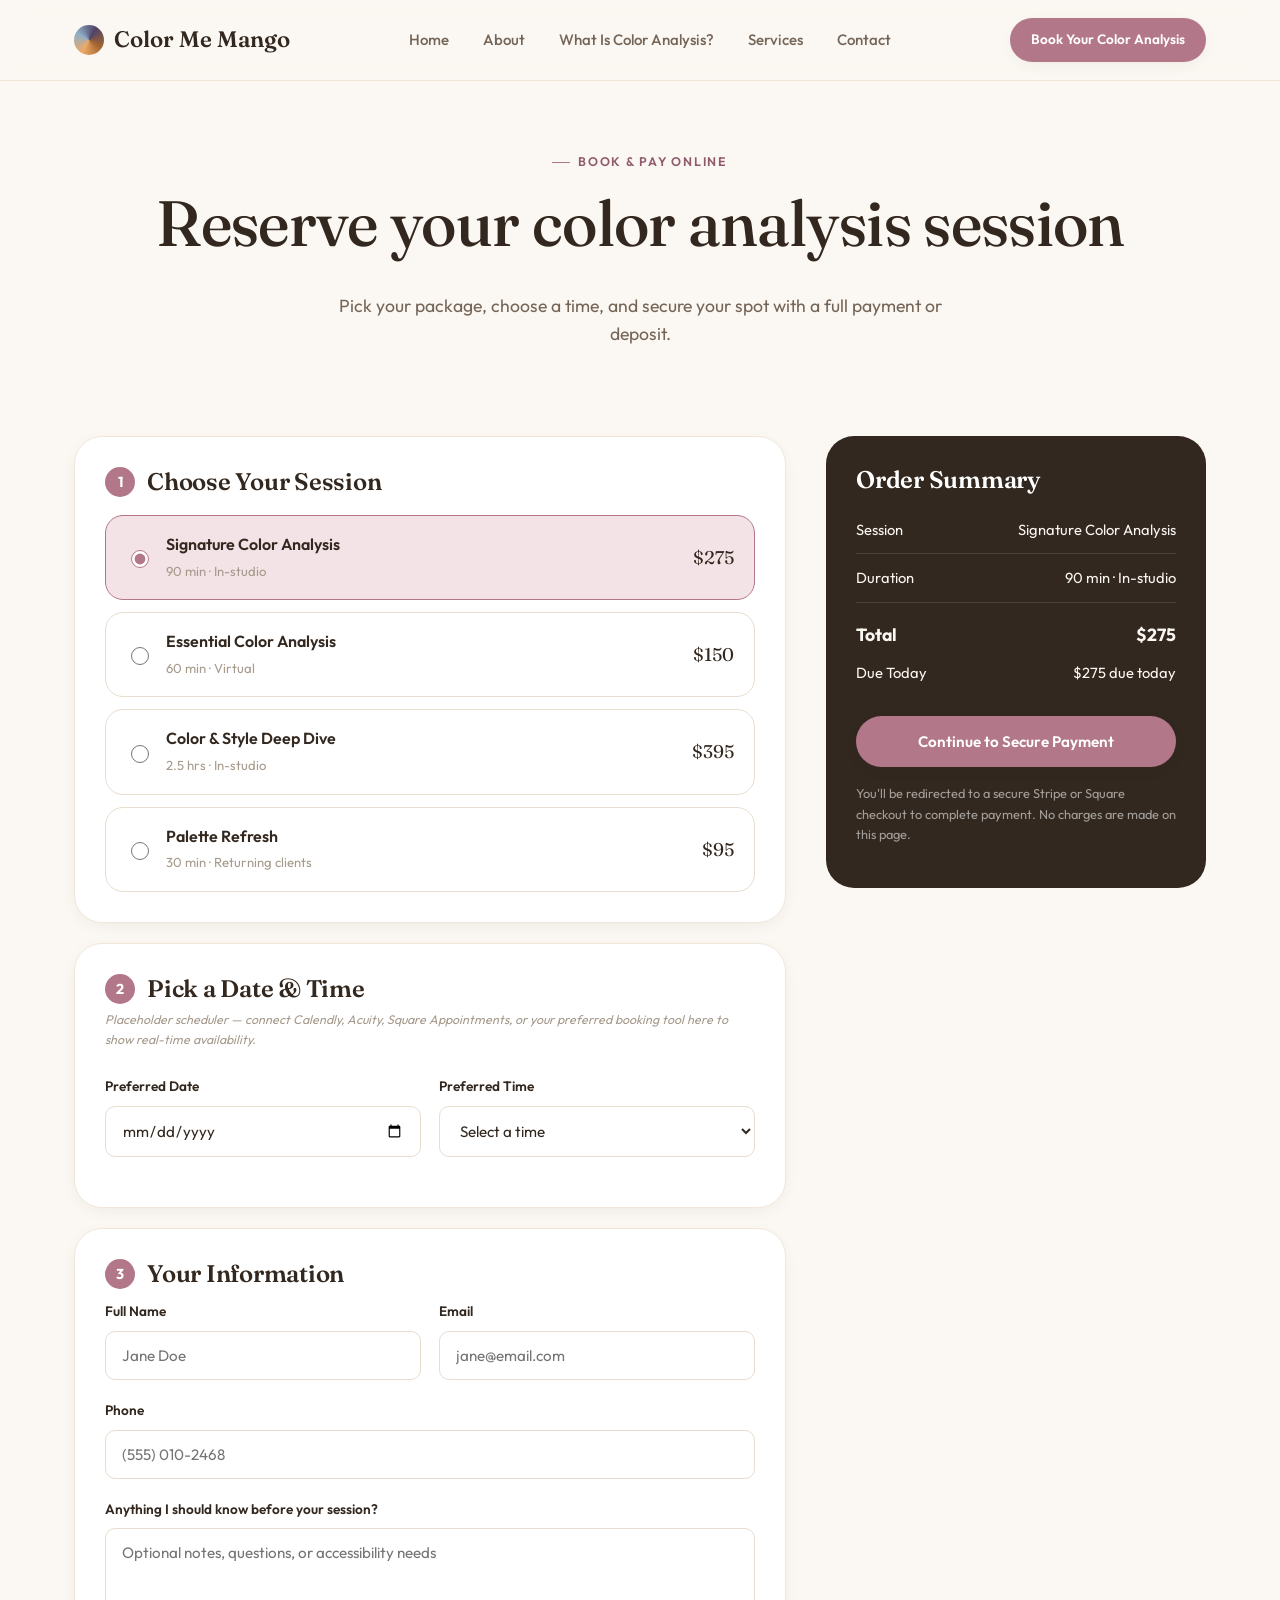
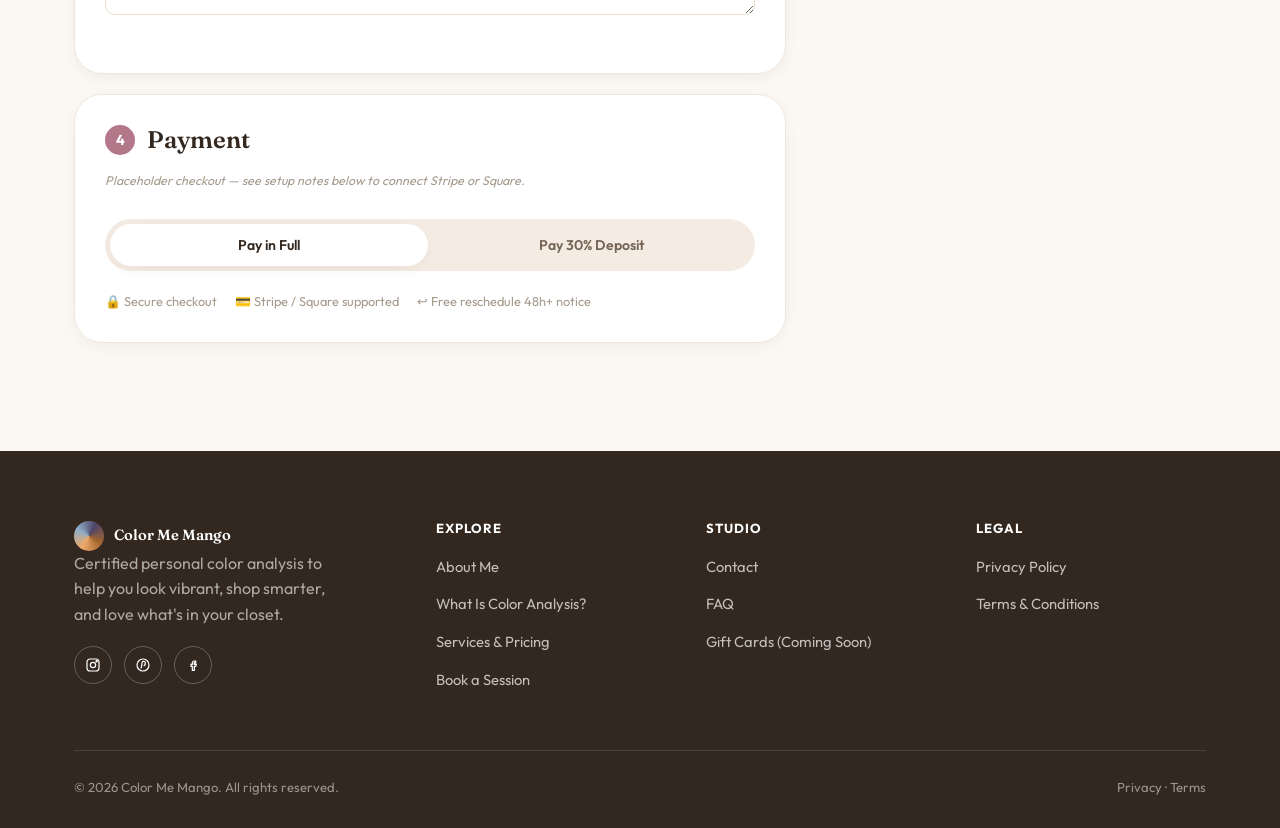
==== booking.html @ 0823a26d "Add files via upload" ====
<!DOCTYPE html>
<html lang="en">
<head>
<meta charset="UTF-8">
<meta name="viewport" content="width=device-width, initial-scale=1.0">
<title>Book Your Color Analysis Session | Color Me Mango</title>
<meta name="description" content="Book and securely pay for your certified color analysis session online. Choose your package, pick a time, and pay in full or leave a deposit.">
<meta name="keywords" content="book color analysis, Personal Color Analysis appointment, Certified Color Analysis booking">
<link rel="canonical" href="/booking.html">
<link rel="preconnect" href="https://fonts.googleapis.com">
<link href="https://fonts.googleapis.com/css2?family=Fraunces:ital,opsz,wght@0,9..144,400;0,9..144,500;0,9..144,600;1,9..144,500&family=Outfit:wght@400;500;600;700&display=swap" rel="stylesheet">
<link rel="stylesheet" href="css/style.css">
</head>
<body>

<header class="site-header">
  <nav class="nav">
    <a href="index.html" class="brand"><span class="brand-mark"></span>Color Me Mango</a>
    <ul class="nav-links">
      <li><a href="index.html">Home</a></li>
      <li><a href="about.html">About</a></li>
      <li><a href="what-is-color-analysis.html">What Is Color Analysis?</a></li>
      <li><a href="services.html">Services</a></li>
      <li><a href="contact.html">Contact</a></li>
    </ul>
    <div class="nav-cta">
      <a href="booking.html" class="btn btn-primary btn-sm active"><span class="btn-label-full">Book Your Color Analysis</span></a>
      <button class="nav-toggle" aria-label="Open menu" aria-expanded="false"><span></span><span></span><span></span></button>
    </div>
  </nav>
</header>

<section class="page-hero" style="padding-bottom:0;">
  <div class="container">
    <p class="eyebrow" style="justify-content:center;">Book &amp; Pay Online</p>
    <h1>Reserve your color analysis session</h1>
    <p class="lede center">Pick your package, choose a time, and secure your spot with a full payment or deposit.</p>
  </div>
</section>

<section>
  <div class="container">
    <form class="booking-layout" id="booking-form">
      <div>

        <!-- STEP 1: SERVICE -->
        <div class="booking-step reveal">
          <h3><span class="num">1</span> Choose Your Session</h3>
          <div class="option-list">
            <label class="option-pill selected" data-price="275" data-name="Signature Color Analysis" data-duration="90 min · In-studio">
              <span class="option-main">
                <input type="radio" name="service" checked>
                <span>
                  <span class="option-title">Signature Color Analysis</span><br>
                  <span class="option-sub">90 min · In-studio</span>
                </span>
              </span>
              <span class="option-price">$275</span>
            </label>
            <label class="option-pill" data-price="150" data-name="Essential Color Analysis" data-duration="60 min · Virtual">
              <span class="option-main">
                <input type="radio" name="service">
                <span>
                  <span class="option-title">Essential Color Analysis</span><br>
                  <span class="option-sub">60 min · Virtual</span>
                </span>
              </span>
              <span class="option-price">$150</span>
            </label>
            <label class="option-pill" data-price="395" data-name="Color & Style Deep Dive" data-duration="2.5 hrs · In-studio">
              <span class="option-main">
                <input type="radio" name="service">
                <span>
                  <span class="option-title">Color &amp; Style Deep Dive</span><br>
                  <span class="option-sub">2.5 hrs · In-studio</span>
                </span>
              </span>
              <span class="option-price">$395</span>
            </label>
            <label class="option-pill" data-price="95" data-name="Palette Refresh" data-duration="30 min · Returning clients">
              <span class="option-main">
                <input type="radio" name="service">
                <span>
                  <span class="option-title">Palette Refresh</span><br>
                  <span class="option-sub">30 min · Returning clients</span>
                </span>
              </span>
              <span class="option-price">$95</span>
            </label>
          </div>
        </div>

        <!-- STEP 2: DATE/TIME (placeholder scheduler) -->
        <div class="booking-step reveal">
          <h3><span class="num">2</span> Pick a Date &amp; Time</h3>
          <p class="editable-note" style="margin-top:-6px;">Placeholder scheduler — connect Calendly, Acuity, Square Appointments, or your preferred booking tool here to show real-time availability.</p>
          <div class="form-row" style="margin-top:14px;">
            <div class="form-field">
              <label for="pref-date">Preferred Date</label>
              <input type="date" id="pref-date" required>
            </div>
            <div class="form-field">
              <label for="pref-time">Preferred Time</label>
              <select id="pref-time" required>
                <option value="">Select a time</option>
                <option>9:00 AM</option>
                <option>11:00 AM</option>
                <option>1:00 PM</option>
                <option>3:00 PM</option>
                <option>5:00 PM</option>
              </select>
            </div>
          </div>
        </div>

        <!-- STEP 3: YOUR INFO -->
        <div class="booking-step reveal">
          <h3><span class="num">3</span> Your Information</h3>
          <div class="form-row">
            <div class="form-field">
              <label for="fname">Full Name</label>
              <input type="text" id="fname" placeholder="Jane Doe" required>
            </div>
            <div class="form-field">
              <label for="femail">Email</label>
              <input type="email" id="femail" placeholder="jane@email.com" required>
            </div>
          </div>
          <div class="form-field">
            <label for="fphone">Phone</label>
            <input type="tel" id="fphone" placeholder="(555) 010-2468">
          </div>
          <div class="form-field">
            <label for="fnotes">Anything I should know before your session?</label>
            <textarea id="fnotes" rows="3" placeholder="Optional notes, questions, or accessibility needs"></textarea>
          </div>
        </div>

        <!-- STEP 4: PAYMENT -->
        <div class="booking-step reveal">
          <h3><span class="num">4</span> Payment</h3>
          <p class="editable-note" style="margin-top:-6px;">
            Placeholder checkout — see setup notes below to connect Stripe or Square.
          </p>
          <div class="pay-toggle">
            <button type="button" class="active" data-mode="full">Pay in Full</button>
            <button type="button" data-mode="deposit">Pay 30% Deposit</button>
          </div>
          <div class="trust-badges">
            <span>🔒 Secure checkout</span>
            <span>💳 Stripe / Square supported</span>
            <span>↩ Free reschedule 48h+ notice</span>
          </div>
        </div>

      </div>

      <!-- SUMMARY -->
      <aside class="summary-card reveal">
        <h3>Order Summary</h3>
        <div class="summary-row">
          <span>Session</span>
          <span id="summary-service">Signature Color Analysis</span>
        </div>
        <div class="summary-row">
          <span>Duration</span>
          <span id="summary-duration">90 min · In-studio</span>
        </div>
        <div class="summary-row total">
          <span>Total</span>
          <span id="summary-total">$275</span>
        </div>
        <div class="summary-row" style="border-bottom:none; padding-top:0;">
          <span>Due Today</span>
          <span id="summary-due">$275 due today</span>
        </div>
        <button type="submit" class="btn btn-primary btn-block" style="margin-top:20px;">Continue to Secure Payment</button>
        <p class="summary-note">You'll be redirected to a secure Stripe or Square checkout to complete payment. No charges are made on this page.</p>
      </aside>
    </form>

    <!--
      ============================================================
      STRIPE / SQUARE INTEGRATION NOTES (for the developer/owner)
      ============================================================
      This page is front-end only. To accept real payments, choose ONE:

      OPTION A — Stripe Payment Links (no code required):
        1. In the Stripe Dashboard, create a Payment Link per service
           (or one link with adjustable quantity/price).
        2. Enable "Allow promotion codes" and set a success URL to
           yoursite.com/confirmation.html
        3. Replace the form's submit handler in js/main.js with a
           redirect to the appropriate Payment Link based on the
           selected service and pay-in-full/deposit choice.

      OPTION B — Stripe Checkout Sessions (recommended, needs a backend):
        1. Create a small server endpoint (Node/PHP/etc.) that calls
           stripe.checkout.sessions.create() with the selected price,
           success_url, and cancel_url.
        2. From js/main.js, POST the booking form data to that endpoint,
           then redirect the browser to the returned session.url.
        3. Use a Stripe webhook to mark the booking confirmed in your
           calendar/database once payment succeeds.

      OPTION C — Square:
        Use Square's Checkout API or Square Appointments, which can
        also handle scheduling and deposits natively.

      Deposits: set the deposit price as its own Stripe Price object
      (e.g., 30% of each service) and swap which Price ID you send
      based on the "Pay in Full" / "Pay 30% Deposit" toggle above.
    -->
  </div>
</section>

<footer class="site-footer">
  <div class="container">
    <div class="footer-grid">
      <div class="footer-brand">
        <a href="index.html" class="brand" style="color:#fff;"><span class="brand-mark"></span>Color Me Mango</a>
        <p>Certified personal color analysis to help you look vibrant, shop smarter, and love what's in your closet.</p>
        <div class="footer-social">
          <a href="#" aria-label="Instagram"><svg width="16" height="16" viewBox="0 0 24 24" fill="none" stroke="#fff" stroke-width="1.8"><rect x="3" y="3" width="18" height="18" rx="5"/><circle cx="12" cy="12" r="4"/><circle cx="17.5" cy="6.5" r="1"/></svg></a>
          <a href="#" aria-label="Pinterest"><svg width="16" height="16" viewBox="0 0 24 24" fill="none" stroke="#fff" stroke-width="1.8"><circle cx="12" cy="12" r="9"/><path d="M9 17c1-3 1.5-6 1.5-8a2.5 2.5 0 0 1 5 0c0 2-1 4-2.5 4"/></svg></a>
          <a href="#" aria-label="Facebook"><svg width="16" height="16" viewBox="0 0 24 24" fill="none" stroke="#fff" stroke-width="1.8"><path d="M14 9h2V6h-2a3 3 0 0 0-3 3v2H9v3h2v6h3v-6h2l1-3h-3V9a1 1 0 0 1 1-1z"/></svg></a>
        </div>
      </div>
      <div>
        <h4>Explore</h4>
        <ul>
          <li><a href="about.html">About Me</a></li>
          <li><a href="what-is-color-analysis.html">What Is Color Analysis?</a></li>
          <li><a href="services.html">Services &amp; Pricing</a></li>
          <li><a href="booking.html">Book a Session</a></li>
        </ul>
      </div>
      <div>
        <h4>Studio</h4>
        <ul>
          <li><a href="contact.html">Contact</a></li>
          <li><a href="what-is-color-analysis.html#faq">FAQ</a></li>
          <li><a href="services.html">Gift Cards (Coming Soon)</a></li>
        </ul>
      </div>
      <div>
        <h4>Legal</h4>
        <ul>
          <li><a href="privacy.html">Privacy Policy</a></li>
          <li><a href="terms.html">Terms &amp; Conditions</a></li>
        </ul>
      </div>
    </div>
    <div class="footer-bottom">
      <span>© 2026 Color Me Mango. All rights reserved.</span>
      <span><a href="privacy.html">Privacy</a> · <a href="terms.html">Terms</a></span>
    </div>
  </div>
</footer>

<script src="js/main.js"></script>
</body>
</html>
---- css/style.css ----
/* ============================================================
   HUE & HARBOR — Certified Color Analysis
   Design tokens + shared styles
   ============================================================ */

:root {
  /* ---- Palette ---- */
  --bg: #FBF7F2;             /* warm ivory */
  --bg-alt: #F4ECE2;         /* deeper cream for alt sections */
  --card: #FFFFFF;
  --ink: #33281F;            /* warm near-black brown, primary text */
  --ink-soft: #756557;       /* secondary text */
  --ink-faint: #A69A8C;      /* tertiary / placeholder text */
  --line: #E8DDCE;           /* hairline borders */
  --line-soft: #F0E7DA;

  --brand: #B3778A;          /* muted rose-mauve, primary accent */
  --brand-dark: #8E5A6C;     /* hover / deep rose */
  --brand-tint: #F3E3E6;     /* pale rose wash */

  /* ---- Seasonal accents ---- */
  --spring: #EDA968;
  --spring-tint: #FBEBD9;
  --summer: #8FAEC7;
  --summer-tint: #E7EEF3;
  --autumn: #A2652F;
  --autumn-tint: #F0DFC9;
  --winter: #4F4368;
  --winter-tint: #E7E2ED;

  /* ---- Radii & shadow ---- */
  --r-sm: 10px;
  --r-md: 18px;
  --r-lg: 28px;
  --r-pill: 999px;
  --shadow-soft: 0 8px 30px -12px rgba(51, 40, 31, 0.18);
  --shadow-card: 0 4px 20px -8px rgba(51, 40, 31, 0.12);
  --shadow-lift: 0 20px 44px -16px rgba(51, 40, 31, 0.28);

  /* ---- Type ---- */
  --font-display: "Fraunces", "Iowan Old Style", "Palatino Linotype", serif;
  --font-body: "Outfit", "Segoe UI", system-ui, sans-serif;

  --container: 1180px;
}

* { box-sizing: border-box; }
html { scroll-behavior: smooth; }

@media (prefers-reduced-motion: reduce) {
  html { scroll-behavior: auto; }
  *, *::before, *::after {
    animation-duration: 0.01ms !important;
    animation-iteration-count: 1 !important;
    transition-duration: 0.01ms !important;
    scroll-behavior: auto !important;
  }
}

body {
  margin: 0;
  background: var(--bg);
  color: var(--ink);
  font-family: var(--font-body);
  font-size: 16px;
  line-height: 1.6;
  -webkit-font-smoothing: antialiased;
}

img { max-width: 100%; display: block; }

h1, h2, h3, h4 {
  font-family: var(--font-display);
  font-weight: 600;
  line-height: 1.15;
  margin: 0 0 0.5em;
  color: var(--ink);
  letter-spacing: -0.01em;
}

h1 { font-size: clamp(2.4rem, 5vw, 4rem); font-weight: 500; }
h2 { font-size: clamp(1.8rem, 3.4vw, 2.7rem); }
h3 { font-size: clamp(1.25rem, 2vw, 1.5rem); }

p { margin: 0 0 1em; color: var(--ink-soft); }

a { color: var(--brand-dark); text-decoration: none; }
a:hover { color: var(--brand); }

.eyebrow {
  display: inline-flex;
  align-items: center;
  gap: 8px;
  font-family: var(--font-body);
  font-size: 0.78rem;
  letter-spacing: 0.14em;
  text-transform: uppercase;
  color: var(--brand-dark);
  font-weight: 600;
  margin-bottom: 14px;
}
.eyebrow::before {
  content: "";
  width: 18px;
  height: 1px;
  background: var(--brand);
  display: inline-block;
}

.container {
  max-width: var(--container);
  margin: 0 auto;
  padding: 0 24px;
}

section { padding: 88px 0; }
@media (max-width: 720px) { section { padding: 56px 0; } }

.section-alt { background: var(--bg-alt); }

.center { text-align: center; }
.lede {
  max-width: 640px;
  font-size: 1.1rem;
}
.lede.center { margin-left: auto; margin-right: auto; }

/* ---- Buttons ---- */
.btn {
  display: inline-flex;
  align-items: center;
  justify-content: center;
  gap: 8px;
  font-family: var(--font-body);
  font-weight: 600;
  font-size: 0.95rem;
  padding: 15px 30px;
  border-radius: var(--r-pill);
  border: 1px solid transparent;
  cursor: pointer;
  transition: transform 0.25s ease, box-shadow 0.25s ease, background 0.25s ease, color .25s ease;
  text-align: center;
  white-space: nowrap;
}
.btn-primary {
  background: var(--brand);
  color: #fff;
  box-shadow: var(--shadow-card);
}
.btn-primary:hover {
  background: var(--brand-dark);
  color: #fff;
  transform: translateY(-2px);
  box-shadow: var(--shadow-lift);
}
.btn-outline {
  background: transparent;
  border-color: var(--ink);
  color: var(--ink);
}
.btn-outline:hover {
  background: var(--ink);
  color: var(--bg);
  transform: translateY(-2px);
}
.btn-outline-light {
  background: transparent;
  border-color: rgba(255,255,255,.6);
  color: #fff;
}
.btn-outline-light:hover {
  background: #fff;
  color: var(--ink);
}
.btn-sm { padding: 10px 20px; font-size: 0.85rem; }
.btn-block { width: 100%; }

/* ============================================================
   NAV
   ============================================================ */
.site-header {
  position: sticky;
  top: 0;
  z-index: 100;
  background: rgba(251, 247, 242, 0.88);
  backdrop-filter: blur(10px);
  border-bottom: 1px solid var(--line-soft);
}
.nav {
  display: flex;
  align-items: center;
  justify-content: space-between;
  padding: 18px 24px;
  max-width: var(--container);
  margin: 0 auto;
}
.brand {
  font-family: var(--font-display);
  font-size: 1.4rem;
  font-weight: 600;
  color: var(--ink);
  display: flex;
  align-items: center;
  gap: 10px;
}
.brand:hover { color: var(--ink); }
.brand-mark {
  width: 30px; height: 30px;
  border-radius: 50%;
  background: conic-gradient(from 210deg, var(--spring), var(--summer), var(--winter), var(--autumn), var(--spring));
  flex-shrink: 0;
}
.nav-links {
  display: flex;
  align-items: center;
  gap: 34px;
  list-style: none;
  margin: 0;
  padding: 0;
}
.nav-links a {
  color: var(--ink-soft);
  font-size: 0.94rem;
  font-weight: 500;
  position: relative;
  padding: 4px 0;
}
.nav-links a::after {
  content: "";
  position: absolute;
  left: 0; right: 0; bottom: -2px;
  height: 1.5px;
  background: var(--brand);
  transform: scaleX(0);
  transform-origin: left;
  transition: transform .25s ease;
}
.nav-links a:hover { color: var(--ink); }
.nav-links a:hover::after,
.nav-links a.active::after { transform: scaleX(1); }
.nav-links a.active { color: var(--ink); }

.nav-cta { display: flex; align-items: center; gap: 18px; }
.nav-toggle {
  display: none;
  background: none;
  border: none;
  cursor: pointer;
  width: 40px; height: 40px;
  flex-direction: column;
  align-items: center;
  justify-content: center;
  gap: 5px;
}
.nav-toggle span {
  width: 22px; height: 2px;
  background: var(--ink);
  border-radius: 2px;
  transition: transform .25s ease, opacity .25s ease;
}

@media (max-width: 880px) {
  .nav-links {
    position: fixed;
    top: 68px; left: 0; right: 0;
    background: var(--bg);
    flex-direction: column;
    align-items: flex-start;
    padding: 26px 28px 34px;
    gap: 22px;
    border-bottom: 1px solid var(--line);
    box-shadow: var(--shadow-soft);
    transform: translateY(-12px);
    opacity: 0;
    pointer-events: none;
    transition: transform .3s ease, opacity .3s ease;
  }
  .nav-links.open {
    transform: translateY(0);
    opacity: 1;
    pointer-events: auto;
  }
  .nav-toggle { display: flex; }
  .nav-cta .btn span.btn-label-full { display: none; }
}

/* ============================================================
   HERO
   ============================================================ */
.hero {
  position: relative;
  padding: 90px 0 100px;
  overflow: hidden;
}
.hero-grid {
  display: grid;
  grid-template-columns: 1.05fr 0.95fr;
  gap: 60px;
  align-items: center;
}
@media (max-width: 900px) {
  .hero-grid { grid-template-columns: 1fr; }
}
.hero-copy p.lede { margin-bottom: 34px; }
.hero-actions { display: flex; gap: 16px; flex-wrap: wrap; align-items: center; }
.hero-trust {
  margin-top: 38px;
  display: flex;
  gap: 26px;
  flex-wrap: wrap;
  color: var(--ink-faint);
  font-size: 0.85rem;
}
.hero-trust span { display: flex; align-items: center; gap: 8px; }

/* Signature element: the swatch drape/fan */
.swatch-stage {
  position: relative;
  height: 440px;
  display: flex;
  align-items: center;
  justify-content: center;
}
.swatch-fan {
  position: relative;
  width: 100%;
  max-width: 380px;
  height: 380px;
}
.swatch {
  position: absolute;
  width: 128px;
  height: 300px;
  left: 50%;
  bottom: 10px;
  border-radius: var(--r-md) var(--r-md) 6px 6px;
  transform-origin: bottom center;
  box-shadow: var(--shadow-lift);
  transition: transform .6s cubic-bezier(.2,.8,.2,1);
  display: flex;
  align-items: flex-start;
  justify-content: center;
  padding-top: 18px;
}
.swatch::before {
  content: "";
  width: 34px; height: 34px;
  border-radius: 50%;
  background: rgba(255,255,255,.35);
  border: 1px solid rgba(255,255,255,.6);
}
.swatch-label {
  position: absolute;
  bottom: -34px;
  font-family: var(--font-display);
  font-size: 0.95rem;
  color: var(--ink-soft);
  white-space: nowrap;
  opacity: 0;
  transition: opacity .3s ease;
}
.swatch.s1 { background: linear-gradient(160deg, var(--spring), #f6c58e); transform: translateX(-50%) rotate(-24deg); z-index: 1; }
.swatch.s2 { background: linear-gradient(160deg, var(--summer), #b9cede); transform: translateX(-50%) rotate(-8deg); z-index: 2; }
.swatch.s3 { background: linear-gradient(160deg, var(--autumn), #c88750); transform: translateX(-50%) rotate(8deg); z-index: 3; }
.swatch.s4 { background: linear-gradient(160deg, var(--winter), #6c5c8c); transform: translateX(-50%) rotate(24deg); z-index: 4; }
.swatch-fan:hover .swatch.s1 { transform: translateX(-50%) rotate(-34deg) translateY(-10px); }
.swatch-fan:hover .swatch.s2 { transform: translateX(-50%) rotate(-11deg) translateY(-16px); }
.swatch-fan:hover .swatch.s3 { transform: translateX(-50%) rotate(11deg) translateY(-16px); }
.swatch-fan:hover .swatch.s4 { transform: translateX(-50%) rotate(34deg) translateY(-10px); }

.hero-blob {
  position: absolute;
  top: -120px; right: -160px;
  width: 480px; height: 480px;
  border-radius: 50%;
  background: radial-gradient(circle at 30% 30%, var(--brand-tint), transparent 70%);
  z-index: -1;
}

/* ============================================================
   REVEAL ANIMATION
   ============================================================ */
.reveal {
  opacity: 0;
  transform: translateY(18px);
  transition: opacity .7s ease, transform .7s ease;
}
.reveal.in-view { opacity: 1; transform: translateY(0); }

/* ============================================================
   CARDS / GRID
   ============================================================ */
.grid { display: grid; gap: 28px; }
.grid-2 { grid-template-columns: repeat(2, 1fr); }
.grid-3 { grid-template-columns: repeat(3, 1fr); }
.grid-4 { grid-template-columns: repeat(4, 1fr); }
@media (max-width: 980px) { .grid-4 { grid-template-columns: repeat(2, 1fr); } .grid-3 { grid-template-columns: repeat(2,1fr); } }
@media (max-width: 640px) { .grid-4, .grid-3, .grid-2 { grid-template-columns: 1fr; } }

.card {
  background: var(--card);
  border-radius: var(--r-md);
  padding: 34px 28px;
  box-shadow: var(--shadow-card);
  border: 1px solid var(--line-soft);
  transition: transform .3s ease, box-shadow .3s ease;
}
.card:hover { transform: translateY(-5px); box-shadow: var(--shadow-lift); }

.icon-badge {
  width: 52px; height: 52px;
  border-radius: var(--r-sm);
  background: var(--brand-tint);
  display: flex; align-items: center; justify-content: center;
  margin-bottom: 18px;
  color: var(--brand-dark);
}
.icon-badge svg { width: 24px; height: 24px; }

/* Benefit cards with seasonal tint variants */
.card.tint-spring { background: var(--spring-tint); border-color: transparent; }
.card.tint-summer { background: var(--summer-tint); border-color: transparent; }
.card.tint-autumn { background: var(--autumn-tint); border-color: transparent; }
.card.tint-winter { background: var(--winter-tint); border-color: transparent; }
.card.tint-spring .icon-badge { background: #fff; color: var(--spring); }
.card.tint-summer .icon-badge { background: #fff; color: var(--summer); }
.card.tint-autumn .icon-badge { background: #fff; color: var(--autumn); }
.card.tint-winter .icon-badge { background: #fff; color: var(--winter); }

/* ============================================================
   TESTIMONIALS
   ============================================================ */
.testi-card {
  background: var(--card);
  border-radius: var(--r-md);
  padding: 32px;
  border: 1px solid var(--line-soft);
  box-shadow: var(--shadow-card);
  height: 100%;
}
.testi-stars { color: var(--brand); letter-spacing: 3px; margin-bottom: 14px; font-size: 0.9rem; }
.testi-quote { font-style: italic; color: var(--ink); font-family: var(--font-display); font-size: 1.05rem; }
.testi-name { margin-top: 18px; font-weight: 600; color: var(--ink); font-size: 0.92rem; }
.testi-role { color: var(--ink-faint); font-size: 0.82rem; }

/* ============================================================
   SEASON PALETTE CARDS (What is Color Analysis page)
   ============================================================ */
.season-card {
  border-radius: var(--r-lg);
  padding: 30px;
  color: #fff;
  position: relative;
  overflow: hidden;
  min-height: 300px;
  display: flex;
  flex-direction: column;
  justify-content: flex-end;
}
.season-card h3 { color: #fff; }
.season-card p { color: rgba(255,255,255,.88); }
.season-card .season-swatches { display: flex; gap: 8px; margin-bottom: 16px; }
.season-card .season-swatches span { width: 26px; height: 26px; border-radius: 50%; border: 1.5px solid rgba(255,255,255,.6); }
.season-card.spring { background: linear-gradient(155deg, var(--spring), #f7c98d); }
.season-card.summer { background: linear-gradient(155deg, var(--summer), #b7cbdb); }
.season-card.autumn { background: linear-gradient(155deg, var(--autumn), #c98950); }
.season-card.winter { background: linear-gradient(155deg, var(--winter), #6c5b8c); }

/* ============================================================
   FAQ ACCORDION
   ============================================================ */
.faq-item {
  border-bottom: 1px solid var(--line);
  padding: 22px 0;
}
.faq-q {
  display: flex;
  align-items: center;
  justify-content: space-between;
  cursor: pointer;
  font-family: var(--font-display);
  font-size: 1.08rem;
  color: var(--ink);
  gap: 20px;
}
.faq-q .plus {
  flex-shrink: 0;
  width: 26px; height: 26px;
  border-radius: 50%;
  border: 1px solid var(--line);
  display: flex; align-items: center; justify-content: center;
  position: relative;
  transition: transform .3s ease, background .3s ease;
}
.faq-q .plus::before, .faq-q .plus::after {
  content: "";
  position: absolute;
  background: var(--ink);
}
.faq-q .plus::before { width: 10px; height: 1.4px; }
.faq-q .plus::after { width: 1.4px; height: 10px; transition: transform .3s ease; }
.faq-item.open .faq-q .plus { background: var(--brand); border-color: var(--brand); }
.faq-item.open .faq-q .plus::before, .faq-item.open .faq-q .plus::after { background: #fff; }
.faq-item.open .faq-q .plus::after { transform: scaleY(0); }
.faq-a {
  max-height: 0;
  overflow: hidden;
  transition: max-height .35s ease;
}
.faq-a-inner { padding-top: 16px; max-width: 700px; }
.faq-item.open .faq-a { max-height: 300px; }

/* ============================================================
   PROCESS STEPS
   ============================================================ */
.steps { display: grid; grid-template-columns: repeat(4, 1fr); gap: 24px; counter-reset: step; }
@media (max-width: 880px) { .steps { grid-template-columns: repeat(2, 1fr); } }
@media (max-width: 560px) { .steps { grid-template-columns: 1fr; } }
.step {
  padding: 28px 24px;
  background: var(--card);
  border-radius: var(--r-md);
  border: 1px solid var(--line-soft);
  position: relative;
}
.step-num {
  font-family: var(--font-display);
  font-size: 2.2rem;
  color: var(--brand-tint);
  -webkit-text-stroke: 1.5px var(--brand);
  margin-bottom: 10px;
  display: block;
}

/* ============================================================
   SERVICE CARDS
   ============================================================ */
.service-card {
  background: var(--card);
  border-radius: var(--r-lg);
  border: 1px solid var(--line-soft);
  box-shadow: var(--shadow-card);
  padding: 0;
  overflow: hidden;
  display: flex;
  flex-direction: column;
  transition: transform .3s ease, box-shadow .3s ease;
}
.service-card:hover { transform: translateY(-6px); box-shadow: var(--shadow-lift); }
.service-top {
  padding: 34px 30px 22px;
  border-bottom: 1px dashed var(--line);
}
.service-badge {
  display: inline-block;
  font-size: 0.72rem;
  letter-spacing: .08em;
  text-transform: uppercase;
  font-weight: 700;
  color: var(--brand-dark);
  background: var(--brand-tint);
  padding: 5px 12px;
  border-radius: var(--r-pill);
  margin-bottom: 14px;
}
.service-price {
  font-family: var(--font-display);
  font-size: 2.1rem;
  color: var(--ink);
  margin: 10px 0 0;
}
.service-price sup { font-size: 0.95rem; font-family: var(--font-body); color: var(--ink-faint); font-weight: 500; }
.service-duration { color: var(--ink-faint); font-size: 0.85rem; }
.service-body { padding: 24px 30px 30px; flex: 1; display: flex; flex-direction: column; }
.service-features { list-style: none; padding: 0; margin: 0 0 26px; flex: 1; }
.service-features li {
  display: flex; align-items: flex-start; gap: 10px;
  font-size: 0.92rem; color: var(--ink-soft); margin-bottom: 10px;
}
.service-features li svg { flex-shrink: 0; margin-top: 3px; color: var(--brand); width: 16px; height: 16px; }
.service-card.featured { border-color: var(--brand); position: relative; }
.service-card.featured .service-top { background: var(--brand-tint); }
.ribbon {
  position: absolute; top: 18px; right: -34px;
  background: var(--brand);
  color: #fff;
  font-size: 0.7rem;
  font-weight: 700;
  letter-spacing: .06em;
  text-transform: uppercase;
  padding: 5px 40px;
  transform: rotate(40deg);
}

/* ============================================================
   GUIDE PREVIEW (take-home Signature Color Guide mockup)
   ============================================================ */
.guide-preview-wrap {
  display: flex;
  align-items: center;
  justify-content: center;
  min-height: 380px;
  position: relative;
}
.guide-stack {
  position: relative;
  width: 260px;
  height: 330px;
}
.guide-page {
  position: absolute;
  inset: 0;
  border-radius: var(--r-md);
  background: var(--card);
  border: 1px solid var(--line-soft);
  box-shadow: var(--shadow-lift);
  padding: 22px;
  display: flex;
  flex-direction: column;
  transition: transform .4s ease;
}
.guide-page .gp-eyebrow {
  font-size: 0.65rem;
  letter-spacing: .1em;
  text-transform: uppercase;
  color: var(--ink-faint);
  font-weight: 700;
  margin-bottom: 8px;
}
.guide-page .gp-title {
  font-family: var(--font-display);
  font-size: 1.3rem;
  color: var(--ink);
  margin-bottom: 14px;
}
.guide-page .gp-swatches {
  display: flex;
  gap: 8px;
  margin-top: auto;
}
.guide-page .gp-swatches span { width: 30px; height: 30px; border-radius: 50%; }
.guide-page.p1 { transform: rotate(-9deg) translate(-18px, 6px); z-index: 1; background: var(--bg-alt); }
.guide-page.p2 { transform: rotate(-2deg) translate(-4px, -2px); z-index: 2; }
.guide-page.p3 { transform: rotate(7deg) translate(14px, 4px); z-index: 3; }
.guide-preview-wrap:hover .guide-page.p1 { transform: rotate(-16deg) translate(-40px, 10px); }
.guide-preview-wrap:hover .guide-page.p2 { transform: rotate(-2deg) translate(-4px, -10px); }
.guide-preview-wrap:hover .guide-page.p3 { transform: rotate(14deg) translate(36px, 10px); }

.guide-list { list-style: none; padding: 0; margin: 22px 0 28px; }
.guide-list li {
  display: flex; align-items: flex-start; gap: 12px;
  padding: 10px 0;
  border-bottom: 1px dashed var(--line);
  color: var(--ink-soft);
  font-size: 0.94rem;
}
.guide-list li:last-child { border-bottom: none; }
.guide-list li svg { flex-shrink: 0; margin-top: 3px; color: var(--brand); width: 17px; height: 17px; }

/* ============================================================
   BOOKING PAGE
   ============================================================ */
.booking-layout {
  display: grid;
  grid-template-columns: 1fr 380px;
  gap: 40px;
  align-items: start;
}
@media (max-width: 940px) { .booking-layout { grid-template-columns: 1fr; } }

.booking-step {
  background: var(--card);
  border: 1px solid var(--line-soft);
  border-radius: var(--r-lg);
  padding: 30px;
  margin-bottom: 20px;
  box-shadow: var(--shadow-card);
}
.booking-step h3 { display: flex; align-items: center; gap: 12px; }
.booking-step h3 .num {
  width: 30px; height: 30px; border-radius: 50%;
  background: var(--brand); color: #fff;
  font-family: var(--font-body); font-size: 0.9rem; font-weight: 700;
  display: flex; align-items: center; justify-content: center; flex-shrink: 0;
}
.option-list { display: grid; gap: 12px; margin-top: 18px; }
.option-pill {
  display: flex; align-items: center; justify-content: space-between;
  border: 1.5px solid var(--line);
  border-radius: var(--r-md);
  padding: 16px 20px;
  cursor: pointer;
  transition: border-color .2s ease, background .2s ease;
}
.option-pill:hover { border-color: var(--brand); }
.option-pill.selected { border-color: var(--brand); background: var(--brand-tint); }
.option-pill input { accent-color: var(--brand); width: 18px; height: 18px; }
.option-main { display: flex; align-items: center; gap: 14px; }
.option-title { font-weight: 600; color: var(--ink); }
.option-sub { font-size: 0.82rem; color: var(--ink-faint); }
.option-price { font-family: var(--font-display); font-size: 1.15rem; color: var(--ink); }

.pay-toggle {
  display: flex;
  background: var(--bg-alt);
  border-radius: var(--r-pill);
  padding: 5px;
  gap: 4px;
  margin-top: 16px;
}
.pay-toggle button {
  flex: 1;
  border: none;
  background: none;
  padding: 12px 14px;
  border-radius: var(--r-pill);
  font-family: var(--font-body);
  font-weight: 600;
  font-size: 0.88rem;
  cursor: pointer;
  color: var(--ink-soft);
  transition: background .2s ease, color .2s ease;
}
.pay-toggle button.active { background: var(--card); color: var(--ink); box-shadow: var(--shadow-card); }

.summary-card {
  background: var(--ink);
  color: var(--bg);
  border-radius: var(--r-lg);
  padding: 30px;
  position: sticky;
  top: 100px;
}
.summary-card h3 { color: #fff; }
.summary-row { display: flex; justify-content: space-between; padding: 12px 0; border-bottom: 1px solid rgba(255,255,255,.12); font-size: 0.92rem; }
.summary-row.total { border-bottom: none; font-size: 1.1rem; font-weight: 700; padding-top: 18px; }
.summary-note { font-size: 0.8rem; color: rgba(255,255,255,.55); margin-top: 16px; }

.trust-badges { display: flex; gap: 18px; flex-wrap: wrap; margin-top: 20px; color: var(--ink-faint); font-size: 0.8rem; }
.trust-badges span { display: flex; align-items: center; gap: 6px; }

/* ============================================================
   FORMS
   ============================================================ */
.form-field { margin-bottom: 20px; }
.form-field label {
  display: block;
  font-size: 0.85rem;
  font-weight: 600;
  color: var(--ink);
  margin-bottom: 8px;
}
.form-field input,
.form-field select,
.form-field textarea {
  width: 100%;
  padding: 14px 16px;
  border-radius: var(--r-sm);
  border: 1.5px solid var(--line);
  font-family: var(--font-body);
  font-size: 0.95rem;
  background: var(--card);
  color: var(--ink);
  transition: border-color .2s ease;
}
.form-field input:focus,
.form-field select:focus,
.form-field textarea:focus {
  outline: none;
  border-color: var(--brand);
}
.form-row { display: grid; grid-template-columns: 1fr 1fr; gap: 18px; }
@media (max-width: 560px) { .form-row { grid-template-columns: 1fr; } }

/* Visible keyboard focus for a11y */
a:focus-visible, button:focus-visible, input:focus-visible, textarea:focus-visible, select:focus-visible {
  outline: 2px solid var(--brand-dark);
  outline-offset: 2px;
}

/* ============================================================
   CTA BAND
   ============================================================ */
.cta-band {
  background: linear-gradient(135deg, var(--ink), #46362a);
  border-radius: var(--r-lg);
  padding: 64px 50px;
  color: #fff;
  text-align: center;
  position: relative;
  overflow: hidden;
}
.cta-band h2 { color: #fff; }
.cta-band p { color: rgba(255,255,255,.75); }
.cta-band::before {
  content: "";
  position: absolute;
  width: 300px; height: 300px;
  border-radius: 50%;
  background: conic-gradient(from 210deg, var(--spring), var(--summer), var(--winter), var(--autumn), var(--spring));
  opacity: 0.18;
  top: -140px; right: -100px;
}
@media (max-width: 640px) { .cta-band { padding: 44px 24px; } }

/* ============================================================
   ABOUT PAGE
   ============================================================ */
.about-hero {
  display: grid;
  grid-template-columns: 0.85fr 1.15fr;
  gap: 56px;
  align-items: center;
}
@media (max-width: 880px) { .about-hero { grid-template-columns: 1fr; } }
.photo-placeholder {
  aspect-ratio: 4/5;
  border-radius: var(--r-lg);
  background: linear-gradient(155deg, var(--brand-tint), var(--summer-tint));
  display: flex;
  align-items: center;
  justify-content: center;
  color: var(--brand-dark);
  border: 1px solid var(--line-soft);
  position: relative;
  overflow: hidden;
}
.photo-placeholder .pp-icon { width: 72px; height: 72px; opacity: 0.5; }
.photo-placeholder .pp-caption {
  position: absolute;
  bottom: 22px; left: 22px; right: 22px;
  background: rgba(255,255,255,.85);
  border-radius: var(--r-sm);
  padding: 10px 14px;
  font-size: 0.78rem;
  color: var(--ink-soft);
  text-align: left;
}
.credential-row {
  display: flex;
  gap: 14px;
  flex-wrap: wrap;
  margin: 22px 0 26px;
}
.credential-pill {
  display: flex; align-items: center; gap: 8px;
  background: var(--brand-tint);
  color: var(--brand-dark);
  padding: 9px 16px;
  border-radius: var(--r-pill);
  font-size: 0.82rem;
  font-weight: 600;
}

/* editable note styling used across placeholder copy */
.editable-note {
  display: inline-block;
  margin-top: 6px;
  font-size: 0.78rem;
  color: var(--ink-faint);
  font-style: italic;
}

/* ============================================================
   CONTACT
   ============================================================ */
.contact-grid { display: grid; grid-template-columns: 1fr 1fr; gap: 50px; }
@media (max-width: 880px) { .contact-grid { grid-template-columns: 1fr; } }
.contact-info-item {
  display: flex; gap: 16px; align-items: flex-start;
  padding: 20px 0;
  border-bottom: 1px solid var(--line);
}
.contact-info-item:last-child { border-bottom: none; }
.map-placeholder {
  margin-top: 24px;
  border-radius: var(--r-md);
  height: 220px;
  background:
    repeating-linear-gradient(45deg, var(--bg-alt), var(--bg-alt) 12px, #efe4d5 12px, #efe4d5 24px);
  display: flex; align-items: center; justify-content: center;
  color: var(--ink-faint);
  font-size: 0.85rem;
  border: 1px solid var(--line-soft);
}

/* ============================================================
   FOOTER
   ============================================================ */
.site-footer {
  background: var(--ink);
  color: rgba(255,255,255,.7);
  padding: 70px 0 30px;
  margin-top: 0;
}
.footer-grid {
  display: grid;
  grid-template-columns: 1.4fr 1fr 1fr 1fr;
  gap: 40px;
  padding-bottom: 46px;
  border-bottom: 1px solid rgba(255,255,255,.12);
}
@media (max-width: 780px) { .footer-grid { grid-template-columns: 1fr 1fr; } }
@media (max-width: 480px) { .footer-grid { grid-template-columns: 1fr; } }
.footer-grid h4 {
  color: #fff;
  font-family: var(--font-body);
  font-size: 0.82rem;
  letter-spacing: .08em;
  text-transform: uppercase;
  margin-bottom: 18px;
  font-weight: 700;
}
.footer-grid ul { list-style: none; padding: 0; margin: 0; }
.footer-grid li { margin-bottom: 12px; }
.footer-grid a { color: rgba(255,255,255,.7); font-size: 0.92rem; }
.footer-grid a:hover { color: #fff; }
.footer-brand p { color: rgba(255,255,255,.6); max-width: 280px; }
.footer-social { display: flex; gap: 12px; margin-top: 18px; }
.footer-social a {
  width: 38px; height: 38px;
  border-radius: 50%;
  border: 1px solid rgba(255,255,255,.25);
  display: flex; align-items: center; justify-content: center;
  transition: background .2s ease, border-color .2s ease;
}
.footer-social a:hover { background: var(--brand); border-color: var(--brand); }
.footer-bottom {
  display: flex; justify-content: space-between; align-items: center;
  padding-top: 26px;
  font-size: 0.82rem;
  color: rgba(255,255,255,.5);
  flex-wrap: wrap;
  gap: 12px;
}
.footer-bottom a { color: rgba(255,255,255,.5); }
.footer-bottom a:hover { color: #fff; }

/* ============================================================
   PAGE HERO (interior pages)
   ============================================================ */
.page-hero {
  padding: 64px 0 20px;
  text-align: center;
}
.page-hero .lede { margin: 0 auto; }

/* Breadcrumbs-ish tiny nav under logo not needed; skip */

/* ============================================================
   MISC UTIL
   ============================================================ */
.mt-0 { margin-top: 0; }
.stack-lg > * + * { margin-top: 20px; }
.pill-tag {
  display: inline-flex;
  align-items: center;
  gap: 6px;
  background: var(--bg-alt);
  color: var(--ink-soft);
  padding: 6px 14px;
  border-radius: var(--r-pill);
  font-size: 0.78rem;
  font-weight: 600;
}
hr.dash { border: none; border-top: 1px dashed var(--line); margin: 40px 0; }

.confirm-check {
  width: 84px; height: 84px;
  border-radius: 50%;
  background: var(--brand-tint);
  color: var(--brand-dark);
  display: flex; align-items: center; justify-content: center;
  margin: 0 auto 24px;
}
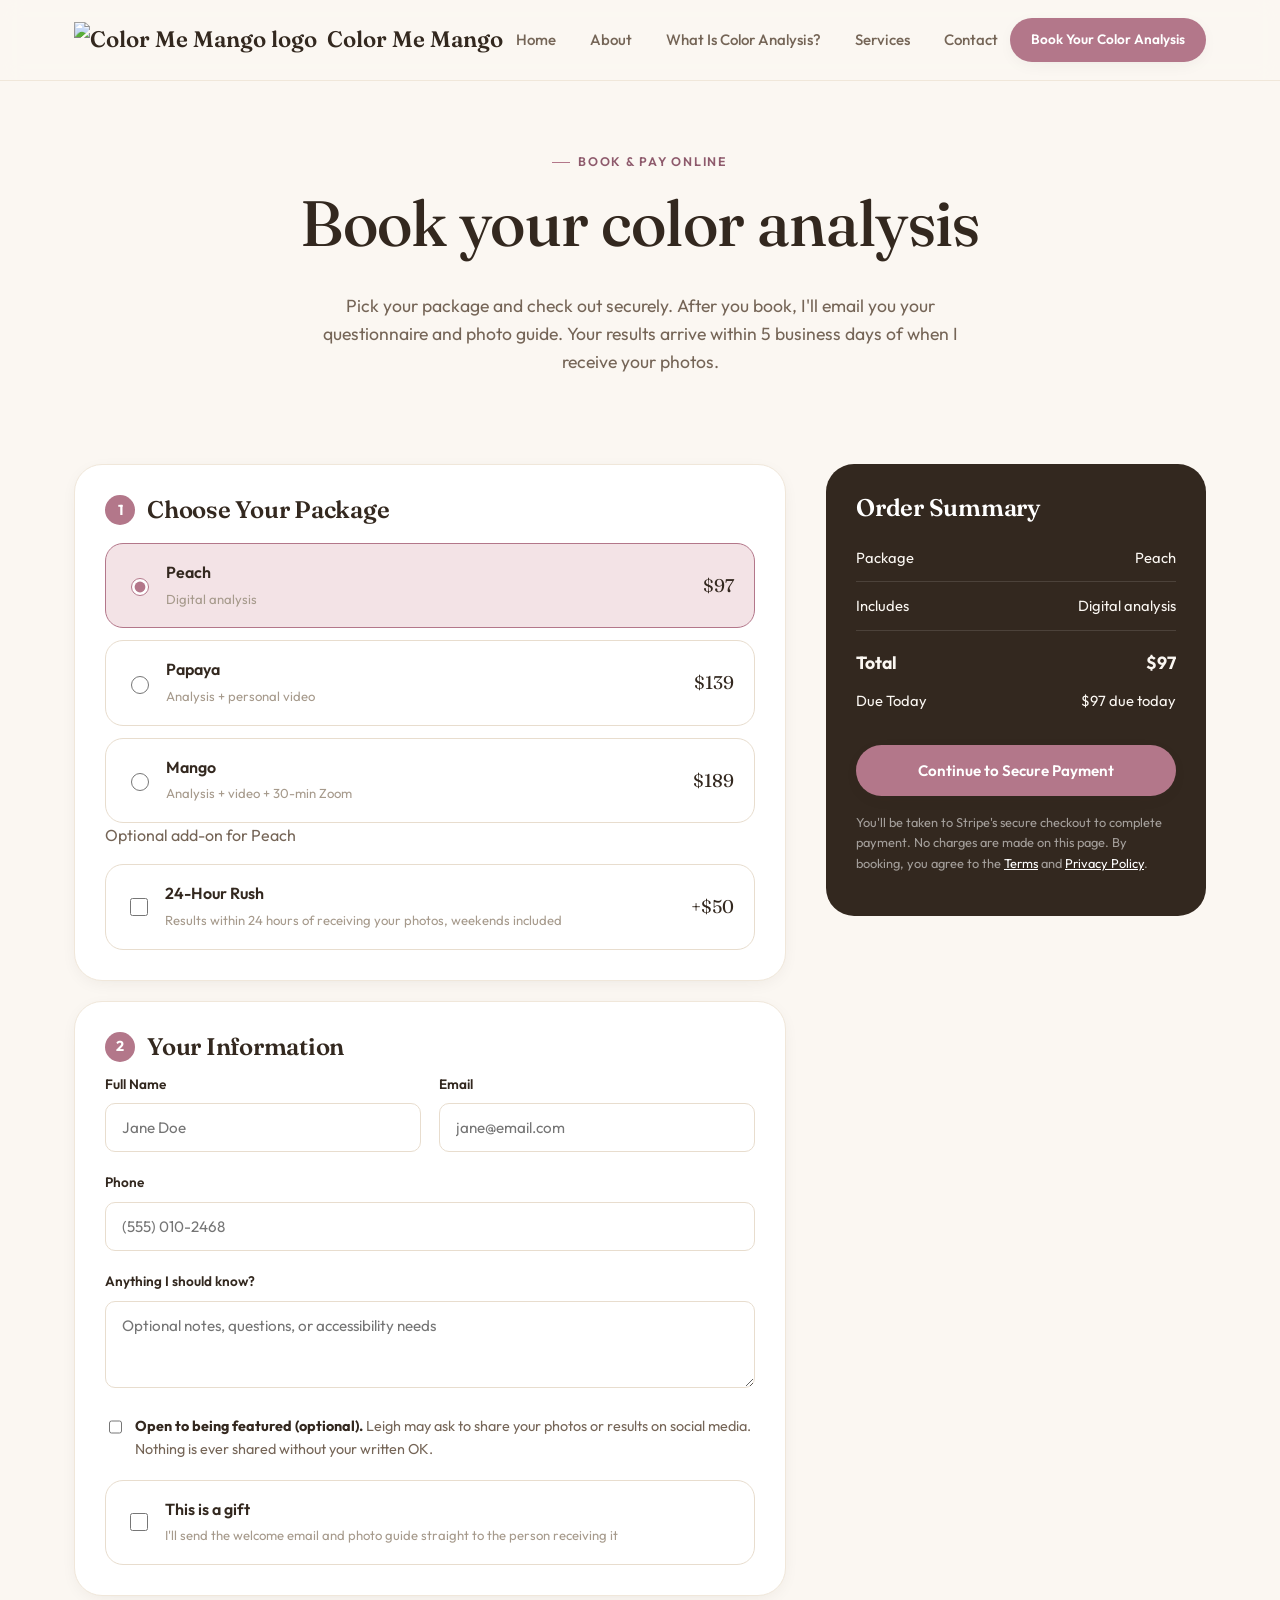
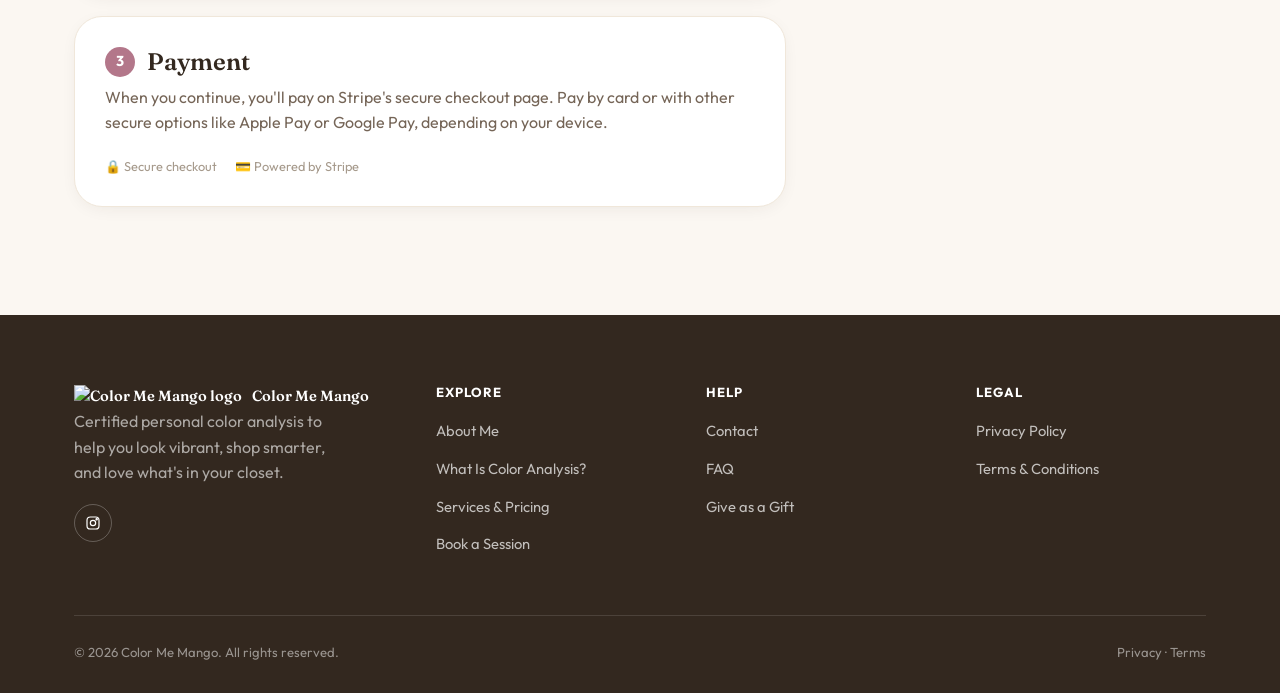
==== commit 987a68bb: "Add files via upload" ====
--- a/booking.html
+++ b/booking.html
@@ -3,10 +3,12 @@
 <head>
 <meta charset="UTF-8">
 <meta name="viewport" content="width=device-width, initial-scale=1.0">
-<title>Book Your Color Analysis Session | Color Me Mango</title>
-<meta name="description" content="Book and securely pay for your certified color analysis session online. Choose your package, pick a time, and pay in full or leave a deposit.">
+<title>Book Your Color Analysis | Color Me Mango</title>
+<meta name="description" content="Book and securely pay for your virtual color analysis online. Choose Peach, Papaya, or Mango and get started from home.">
 <meta name="keywords" content="book color analysis, Personal Color Analysis appointment, Certified Color Analysis booking">
 <link rel="canonical" href="/booking.html">
+<link rel="icon" type="image/png" href="images/favicon.png">
+<link rel="apple-touch-icon" href="images/apple-touch-icon.png">
 <link rel="preconnect" href="https://fonts.googleapis.com">
 <link href="https://fonts.googleapis.com/css2?family=Fraunces:ital,opsz,wght@0,9..144,400;0,9..144,500;0,9..144,600;1,9..144,500&family=Outfit:wght@400;500;600;700&display=swap" rel="stylesheet">
 <link rel="stylesheet" href="css/style.css">
@@ -15,7 +17,7 @@
 
 <header class="site-header">
   <nav class="nav">
-    <a href="index.html" class="brand"><span class="brand-mark"></span>Color Me Mango</a>
+    <a href="index.html" class="brand"><img src="images/logo.png" alt="Color Me Mango logo" class="brand-logo">Color Me Mango</a>
     <ul class="nav-links">
       <li><a href="index.html">Home</a></li>
       <li><a href="about.html">About</a></li>
@@ -33,89 +35,69 @@
 <section class="page-hero" style="padding-bottom:0;">
   <div class="container">
     <p class="eyebrow" style="justify-content:center;">Book &amp; Pay Online</p>
-    <h1>Reserve your color analysis session</h1>
-    <p class="lede center">Pick your package, choose a time, and secure your spot with a full payment or deposit.</p>
+    <h1>Book your color analysis</h1>
+    <p class="lede center">Pick your package and check out securely. After you book, I'll email you your questionnaire and photo guide. Your results arrive within 5 business days of when I receive your photos.</p>
   </div>
 </section>
 
 <section>
   <div class="container">
-    <form class="booking-layout" id="booking-form">
+    <form class="booking-layout" id="cmm-booking-form">
       <div>
 
         <!-- STEP 1: SERVICE -->
         <div class="booking-step reveal">
-          <h3><span class="num">1</span> Choose Your Session</h3>
+          <h3><span class="num">1</span> Choose Your Package</h3>
           <div class="option-list">
-            <label class="option-pill selected" data-price="275" data-name="Signature Color Analysis" data-duration="90 min · In-studio">
+            <label class="option-pill selected" data-price="97" data-name="Peach" data-duration="Digital analysis">
               <span class="option-main">
                 <input type="radio" name="service" checked>
                 <span>
-                  <span class="option-title">Signature Color Analysis</span><br>
-                  <span class="option-sub">90 min · In-studio</span>
-                </span>
-              </span>
-              <span class="option-price">$275</span>
-            </label>
-            <label class="option-pill" data-price="150" data-name="Essential Color Analysis" data-duration="60 min · Virtual">
+                  <span class="option-title">Peach</span><br>
+                  <span class="option-sub">Digital analysis</span>
+                </span>
+              </span>
+              <span class="option-price">$97</span>
+            </label>
+            <label class="option-pill" data-price="139" data-name="Papaya" data-duration="Analysis + personal video">
               <span class="option-main">
                 <input type="radio" name="service">
                 <span>
-                  <span class="option-title">Essential Color Analysis</span><br>
-                  <span class="option-sub">60 min · Virtual</span>
-                </span>
-              </span>
-              <span class="option-price">$150</span>
-            </label>
-            <label class="option-pill" data-price="395" data-name="Color & Style Deep Dive" data-duration="2.5 hrs · In-studio">
+                  <span class="option-title">Papaya</span><br>
+                  <span class="option-sub">Analysis + personal video</span>
+                </span>
+              </span>
+              <span class="option-price">$139</span>
+            </label>
+            <label class="option-pill" data-price="189" data-name="Mango" data-duration="Analysis + video + 30-min Zoom">
               <span class="option-main">
                 <input type="radio" name="service">
                 <span>
-                  <span class="option-title">Color &amp; Style Deep Dive</span><br>
-                  <span class="option-sub">2.5 hrs · In-studio</span>
-                </span>
-              </span>
-              <span class="option-price">$395</span>
-            </label>
-            <label class="option-pill" data-price="95" data-name="Palette Refresh" data-duration="30 min · Returning clients">
-              <span class="option-main">
-                <input type="radio" name="service">
-                <span>
-                  <span class="option-title">Palette Refresh</span><br>
-                  <span class="option-sub">30 min · Returning clients</span>
-                </span>
-              </span>
-              <span class="option-price">$95</span>
-            </label>
-          </div>
-        </div>
-
-        <!-- STEP 2: DATE/TIME (placeholder scheduler) -->
-        <div class="booking-step reveal">
-          <h3><span class="num">2</span> Pick a Date &amp; Time</h3>
-          <p class="editable-note" style="margin-top:-6px;">Placeholder scheduler — connect Calendly, Acuity, Square Appointments, or your preferred booking tool here to show real-time availability.</p>
-          <div class="form-row" style="margin-top:14px;">
-            <div class="form-field">
-              <label for="pref-date">Preferred Date</label>
-              <input type="date" id="pref-date" required>
-            </div>
-            <div class="form-field">
-              <label for="pref-time">Preferred Time</label>
-              <select id="pref-time" required>
-                <option value="">Select a time</option>
-                <option>9:00 AM</option>
-                <option>11:00 AM</option>
-                <option>1:00 PM</option>
-                <option>3:00 PM</option>
-                <option>5:00 PM</option>
-              </select>
-            </div>
+                  <span class="option-title">Mango</span><br>
+                  <span class="option-sub">Analysis + video + 30-min Zoom</span>
+                </span>
+              </span>
+              <span class="option-price">$189</span>
+            </label>
+          </div>
+          <div class="rush-addon" id="rush-addon">
+            <p class="rush-label">Optional add-on for Peach</p>
+            <label class="option-pill">
+              <span class="option-main">
+                <input type="checkbox" id="rush" name="rush">
+                <span>
+                  <span class="option-title">24-Hour Rush</span><br>
+                  <span class="option-sub">Results within 24 hours of receiving your photos, weekends included</span>
+                </span>
+              </span>
+              <span class="option-price">+$50</span>
+            </label>
           </div>
         </div>
 
         <!-- STEP 3: YOUR INFO -->
         <div class="booking-step reveal">
-          <h3><span class="num">3</span> Your Information</h3>
+          <h3><span class="num">2</span> Your Information</h3>
           <div class="form-row">
             <div class="form-field">
               <label for="fname">Full Name</label>
@@ -131,25 +113,49 @@
             <input type="tel" id="fphone" placeholder="(555) 010-2468">
           </div>
           <div class="form-field">
-            <label for="fnotes">Anything I should know before your session?</label>
+            <label for="fnotes">Anything I should know?</label>
             <textarea id="fnotes" rows="3" placeholder="Optional notes, questions, or accessibility needs"></textarea>
+          </div>
+          <label class="feature-optin" style="display:flex;gap:10px;align-items:flex-start;margin:4px 0 18px;font-size:0.9rem;color:var(--ink-soft);cursor:pointer;">
+            <input type="checkbox" id="feature-ok" style="margin-top:3px;width:18px;height:18px;accent-color:var(--brand);">
+            <span><strong style="color:var(--ink);">Open to being featured (optional).</strong> Leigh may ask to share your photos or results on social media. Nothing is ever shared without your written OK.</span>
+          </label>
+          <div class="gift-addon" id="gift-addon">
+            <label class="option-pill">
+              <span class="option-main">
+                <input type="checkbox" id="gift" name="gift">
+                <span>
+                  <span class="option-title">This is a gift</span><br>
+                  <span class="option-sub">I'll send the welcome email and photo guide straight to the person receiving it</span>
+                </span>
+              </span>
+            </label>
+            <div class="gift-fields" id="gift-fields" style="display:none;">
+              <div class="form-row">
+                <div class="form-field">
+                  <label for="gift-name">Recipient's Name</label>
+                  <input type="text" id="gift-name" placeholder="Their name">
+                </div>
+                <div class="form-field">
+                  <label for="gift-email">Recipient's Email</label>
+                  <input type="email" id="gift-email" placeholder="their@email.com">
+                </div>
+              </div>
+              <div class="form-field">
+                <label for="gift-message">Gift Message (optional)</label>
+                <textarea id="gift-message" rows="2" placeholder="A note to include with their gift"></textarea>
+              </div>
+            </div>
           </div>
         </div>
 
         <!-- STEP 4: PAYMENT -->
         <div class="booking-step reveal">
-          <h3><span class="num">4</span> Payment</h3>
-          <p class="editable-note" style="margin-top:-6px;">
-            Placeholder checkout — see setup notes below to connect Stripe or Square.
-          </p>
-          <div class="pay-toggle">
-            <button type="button" class="active" data-mode="full">Pay in Full</button>
-            <button type="button" data-mode="deposit">Pay 30% Deposit</button>
-          </div>
+          <h3><span class="num">3</span> Payment</h3>
+          <p style="margin-top:-4px;">When you continue, you'll pay on Stripe's secure checkout page. Pay by card or with other secure options like Apple Pay or Google Pay, depending on your device.</p>
           <div class="trust-badges">
             <span>🔒 Secure checkout</span>
-            <span>💳 Stripe / Square supported</span>
-            <span>↩ Free reschedule 48h+ notice</span>
+            <span>💳 Powered by Stripe</span>
           </div>
         </div>
 
@@ -159,23 +165,31 @@
       <aside class="summary-card reveal">
         <h3>Order Summary</h3>
         <div class="summary-row">
-          <span>Session</span>
-          <span id="summary-service">Signature Color Analysis</span>
+          <span>Package</span>
+          <span id="summary-service">Peach</span>
         </div>
         <div class="summary-row">
-          <span>Duration</span>
-          <span id="summary-duration">90 min · In-studio</span>
+          <span>Includes</span>
+          <span id="summary-duration">Digital analysis</span>
+        </div>
+        <div class="summary-row" id="summary-gift-row" style="display:none;">
+          <span>Gift</span>
+          <span>Yes</span>
+        </div>
+        <div class="summary-row" id="summary-rush-row" style="display:none;">
+          <span>24-Hour Rush</span>
+          <span>+$50</span>
         </div>
         <div class="summary-row total">
           <span>Total</span>
-          <span id="summary-total">$275</span>
+          <span id="summary-total">$97</span>
         </div>
         <div class="summary-row" style="border-bottom:none; padding-top:0;">
           <span>Due Today</span>
-          <span id="summary-due">$275 due today</span>
+          <span id="summary-due">$97 due today</span>
         </div>
         <button type="submit" class="btn btn-primary btn-block" style="margin-top:20px;">Continue to Secure Payment</button>
-        <p class="summary-note">You'll be redirected to a secure Stripe or Square checkout to complete payment. No charges are made on this page.</p>
+        <p class="summary-note">You'll be taken to Stripe's secure checkout to complete payment. No charges are made on this page. By booking, you agree to the <a href="terms.html" style="color:#fff;text-decoration:underline;">Terms</a> and <a href="privacy.html" style="color:#fff;text-decoration:underline;">Privacy Policy</a>.</p>
       </aside>
     </form>
 
@@ -218,12 +232,10 @@
   <div class="container">
     <div class="footer-grid">
       <div class="footer-brand">
-        <a href="index.html" class="brand" style="color:#fff;"><span class="brand-mark"></span>Color Me Mango</a>
+        <a href="index.html" class="brand" style="color:#fff;"><img src="images/logo.png" alt="Color Me Mango logo" class="brand-logo">Color Me Mango</a>
         <p>Certified personal color analysis to help you look vibrant, shop smarter, and love what's in your closet.</p>
         <div class="footer-social">
-          <a href="#" aria-label="Instagram"><svg width="16" height="16" viewBox="0 0 24 24" fill="none" stroke="#fff" stroke-width="1.8"><rect x="3" y="3" width="18" height="18" rx="5"/><circle cx="12" cy="12" r="4"/><circle cx="17.5" cy="6.5" r="1"/></svg></a>
-          <a href="#" aria-label="Pinterest"><svg width="16" height="16" viewBox="0 0 24 24" fill="none" stroke="#fff" stroke-width="1.8"><circle cx="12" cy="12" r="9"/><path d="M9 17c1-3 1.5-6 1.5-8a2.5 2.5 0 0 1 5 0c0 2-1 4-2.5 4"/></svg></a>
-          <a href="#" aria-label="Facebook"><svg width="16" height="16" viewBox="0 0 24 24" fill="none" stroke="#fff" stroke-width="1.8"><path d="M14 9h2V6h-2a3 3 0 0 0-3 3v2H9v3h2v6h3v-6h2l1-3h-3V9a1 1 0 0 1 1-1z"/></svg></a>
+          <a href="https://www.instagram.com/colorme_mango/" target="_blank" rel="noopener" aria-label="Instagram"><svg width="16" height="16" viewBox="0 0 24 24" fill="none" stroke="#fff" stroke-width="1.8"><rect x="3" y="3" width="18" height="18" rx="5"/><circle cx="12" cy="12" r="4"/><circle cx="17.5" cy="6.5" r="1"/></svg></a>
         </div>
       </div>
       <div>
@@ -236,11 +248,11 @@
         </ul>
       </div>
       <div>
-        <h4>Studio</h4>
+        <h4>Help</h4>
         <ul>
           <li><a href="contact.html">Contact</a></li>
           <li><a href="what-is-color-analysis.html#faq">FAQ</a></li>
-          <li><a href="services.html">Gift Cards (Coming Soon)</a></li>
+          <li><a href="booking.html?gift=1">Give as a Gift</a></li>
         </ul>
       </div>
       <div>
@@ -259,5 +271,72 @@
 </footer>
 
 <script src="js/main.js"></script>
+<script>
+// ============================================================
+// Booking -> Stripe checkout
+// 1) Emails Leigh the booking details (Web3Forms)
+// 2) Sends the client to the matching Stripe Payment Link
+// LIVE Stripe Payment Links (real payments).
+// ============================================================
+(function () {
+  var STRIPE_LINKS = {
+    'Peach':      'https://buy.stripe.com/7sYcN49rWagOgHW9jpaEE02',
+    'Peach+Rush': 'https://buy.stripe.com/bJe7sK47C9cK0IYcvBaEE03',
+    'Papaya':     'https://buy.stripe.com/9B600i5bG88GfDS8flaEE01',
+    'Mango':      'https://buy.stripe.com/fZu8wO33ycoW4ZebrxaEE00'
+  };
+  var WEB3FORMS_KEY = 'f6368ab0-fe60-42fd-bc81-2f3977847328';
+
+  var form = document.getElementById('cmm-booking-form');
+  if (!form) return;
+  function val(id) { var el = document.getElementById(id); return el ? el.value.trim() : ''; }
+
+  form.addEventListener('submit', function (e) {
+    e.preventDefault();
+    var pill = form.querySelector('.option-pill.selected[data-price]');
+    var pkg = pill ? pill.getAttribute('data-name') : 'Peach';
+    var rushBox = document.getElementById('rush');
+    var rush = pkg === 'Peach' && rushBox && rushBox.checked;
+    var giftBox = document.getElementById('gift');
+    var gift = giftBox && giftBox.checked;
+    var key = rush ? 'Peach+Rush' : pkg;
+    var link = STRIPE_LINKS[key];
+    var total = document.getElementById('summary-total') ? document.getElementById('summary-total').textContent : '';
+    var email = val('femail');
+
+    var btn = form.querySelector('button[type="submit"]');
+    if (btn) { btn.disabled = true; btn.textContent = 'Taking you to secure checkout...'; }
+
+    var details = {
+      access_key: WEB3FORMS_KEY,
+      subject: 'New booking started: ' + pkg + (rush ? ' + 24-Hour Rush' : '') + (gift ? ' (GIFT)' : '') + ' ' + total,
+      from_name: 'Color Me Mango Website',
+      package: pkg + (rush ? ' + 24-Hour Rush' : ''),
+      total: total,
+      name: val('fname'),
+      email: email,
+      phone: val('fphone'),
+      notes: val('fnotes'),
+      is_gift: gift ? 'Yes' : 'No',
+      open_to_being_featured: (document.getElementById('feature-ok') || {}).checked ? 'Yes' : 'No',
+      gift_recipient_name: gift ? val('gift-name') : '',
+      gift_recipient_email: gift ? val('gift-email') : '',
+      gift_message: gift ? val('gift-message') : '',
+      reminder: 'Payment happens on Stripe next. Check Stripe for the payment before sending the welcome email.'
+    };
+
+    var go = function () {
+      window.location.href = link + (email ? '?prefilled_email=' + encodeURIComponent(email) : '');
+    };
+    // Send the details, but never block checkout if the email service is slow or down
+    var timer = setTimeout(go, 4000);
+    fetch('https://api.web3forms.com/submit', {
+      method: 'POST',
+      headers: { 'Content-Type': 'application/json', 'Accept': 'application/json' },
+      body: JSON.stringify(details)
+    }).catch(function () {}).then(function () { clearTimeout(timer); go(); });
+  });
+})();
+</script>
 </body>
 </html>
